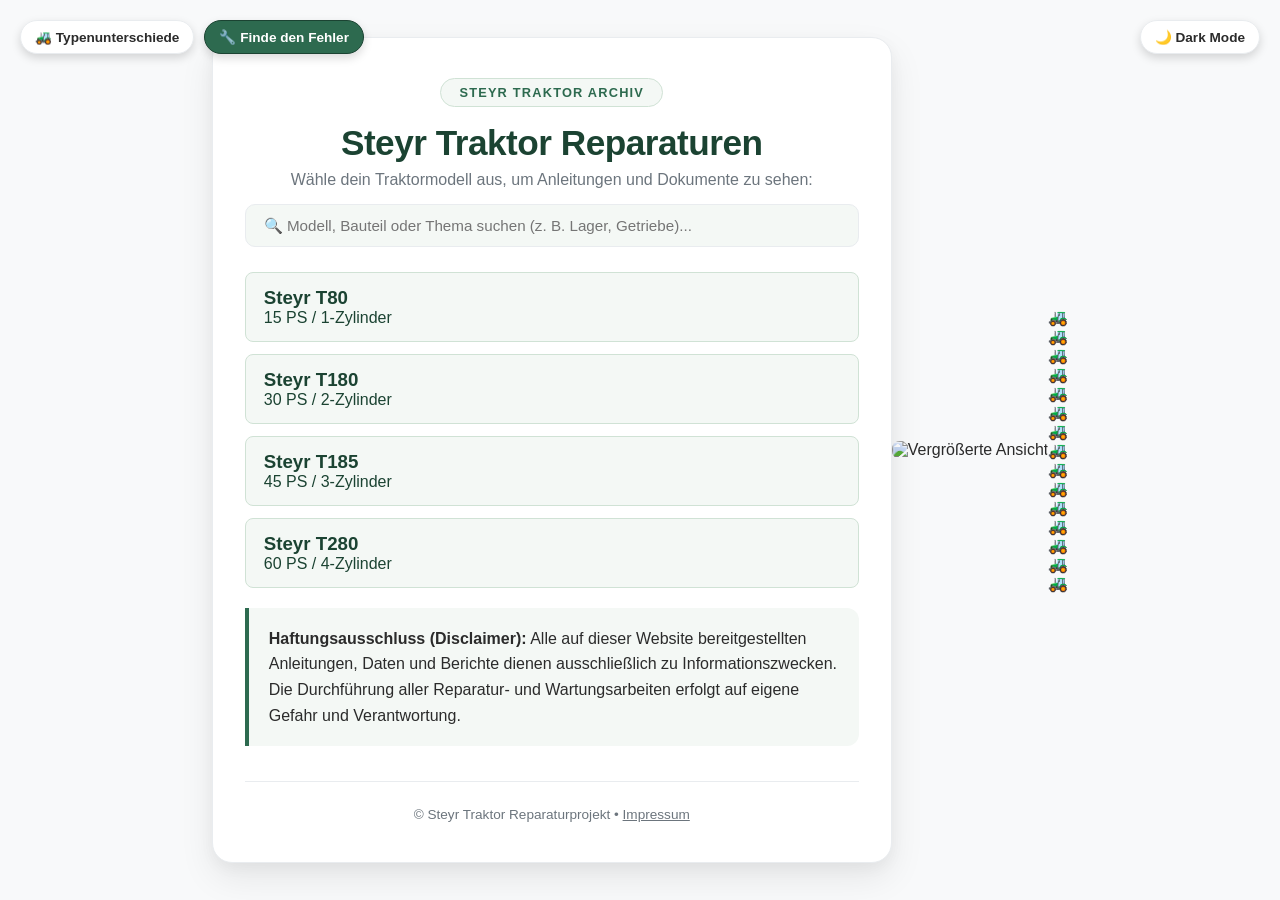
==== index.html @ 8850410b "Update index.html" ====
<!DOCTYPE html>
<html lang="de">
<head>
    <meta charset="UTF-8">
    <meta name="viewport" content="width=device-width, initial-scale=1.0">
    <title>Steyr Traktor Reparatur Archiv</title>
    <link rel="stylesheet" href="style.css">
    <script>
        if (localStorage.getItem('theme') === 'dark') {
            document.documentElement.classList.add('dark-mode');
        }
    </script>
</head>
<body>

    <!-- OBENE BUTTON-LEISTE (Fest positioniert) -->
    <div class="top-nav-buttons">
        <a href="typenunterschiede.html" class="top-btn spec-btn">🚜 Typenunterschiede</a>
        <a href="troubleshooting.html" class="top-btn trouble-btn">🔧 Finde den Fehler</a>
    </div>

    <!-- DARK MODE BUTTON (Oben rechts) -->
    <button id="theme-toggle" class="theme-toggle-btn">🌙 Dark Mode</button>

    <!-- ZENTRALER HAUPT-CONTAINER -->
    <div class="container">

        <div class="header-section">
            <span class="badge">Steyr Traktor Archiv</span>
            <h1>Steyr Traktor Reparaturen</h1>
            <p class="subtitle">Wähle dein Traktormodell aus, um Anleitungen und Dokumente zu sehen:</p>

            <!-- SUCHLEISTE MIT POPUP -->
            <div class="search-container">
                <input type="text" id="site-search" placeholder="🔍 Modell, Bauteil oder Thema suchen (z. B. Lager, Getriebe)..." autocomplete="off">
                <div id="search-results" class="search-results-popup"></div>
            </div>
        </div>

        <!-- MODELL-ÜBERSICHT -->
        <div class="model-grid">
            <a href="t80.html" class="model-card">
                <h3>Steyr T80</h3>
                <span>15 PS / 1-Zylinder</span>
            </a>
            <a href="t180.html" class="model-card">
                <h3>Steyr T180</h3>
                <span>30 PS / 2-Zylinder</span>
            </a>
            <a href="t185.html" class="model-card">
                <h3>Steyr T185</h3>
                <span>45 PS / 3-Zylinder</span>
            </a>
            <a href="t280.html" class="model-card">
                <h3>Steyr T280</h3>
                <span>60 PS / 4-Zylinder</span>
            </a>
        </div>

        <!-- INTRO / DISCLAIMER -->
        <div class="intro-box">
            <strong>Haftungsausschluss (Disclaimer):</strong> Alle auf dieser Website bereitgestellten Anleitungen, Daten und Berichte dienen ausschließlich zu Informationszwecken. Die Durchführung aller Reparatur- und Wartungsarbeiten erfolgt auf eigene Gefahr und Verantwortung.
        </div>

        <div class="footer-section">
            <footer>
                &copy; Steyr Traktor Reparaturprojekt &bull; <a href="impressum.html" style="color: inherit;">Impressum</a>
            </footer>
        </div>

    </div>

    <!-- LIGHTBOX OVERLAY FOR IMAGES -->
    <div id="lightbox" class="lightbox" onclick="closeLightbox()">
        <img id="lightbox-img" src="" alt="Vergrößerte Ansicht">
    </div>

    <!-- STEYR RAIN CONTAINER -->
    <div id="steyr-rain" class="steyr-rain"></div>

    <!-- JAVASCRIPT FOR SEARCH, THEME & EFFECTS -->
    <script>
        // 1. Dark Mode Toggle
        const toggleBtn = document.getElementById('theme-toggle');
        if (localStorage.getItem('theme') === 'dark') {
            document.body.classList.add('dark-mode');
            toggleBtn.textContent = '☀️ Light Mode';
        }

        toggleBtn.addEventListener('click', () => {
            document.body.classList.toggle('dark-mode');
            let theme = document.body.classList.contains('dark-mode') ? 'dark' : 'light';
            toggleBtn.textContent = theme === 'dark' ? '☀️ Light Mode' : '🌙 Dark Mode';
            localStorage.setItem('theme', theme);
        });

        // 2. Lightbox Steuerung
        function openLightbox(src) {
            const lb = document.getElementById('lightbox');
            const lbImg = document.getElementById('lightbox-img');
            lbImg.src = src;
            lb.style.display = 'flex';
        }

        function closeLightbox() {
            document.getElementById('lightbox').style.display = 'none';
        }

        // 3. Traktor-Regen Effekt
        const rainContainer = document.getElementById('steyr-rain');
        if (rainContainer) {
            for (let i = 0; i < 15; i++) {
                let drop = document.createElement('div');
                drop.className = 'steyr-drop';
                drop.innerText = '🚜';
                drop.style.left = Math.random() * 100 + 'vw';
                drop.style.animationDuration = (Math.random() * 3 + 4) + 's';
                drop.style.animationDelay = Math.random() * 5 + 's';
                rainContainer.appendChild(drop);
            }
        }
    </script>
</body>
</html>
---- style.css ----
/* ==========================================
   1. THEME-VARIABLEN (LIGHT & DARK MODE)
   ========================================== */
:root {
    --bg-color: #f8f9fa;
    --card-bg: #ffffff;
    --card-sub-bg: #f4f8f5;
    --text-main: #2b2b2b;
    --text-muted: #6c757d;
    --border-color: #e9ecef;
    --card-border: #d0e2d5;
    --primary-green: #2d6a4f;
    --primary-dark: #1b4332;
    --accent-green: #52b788;
    --hover-bg: #e2f0e6;
    --table-header-bg: #f8f9fa;
}

body.dark-mode {
    --bg-color: #121212;
    --card-bg: #1e1e1e;
    --card-sub-bg: #2a2a2a;
    --text-main: #e0e0e0;
    --text-muted: #a0a0a0;
    --border-color: #333333;
    --card-border: #3d4f43;
    --primary-green: #52b788;
    --primary-dark: #74c69d;
    --accent-green: #40916c;
    --hover-bg: #2d3b32;
    --table-header-bg: #252525;
}

/* ==========================================
   2. BASE STYLES & CURSOR FIXES
   ========================================== */
* {
    box-sizing: border-box;
    margin: 0;
    padding: 0;
    font-family: -apple-system, BlinkMacSystemFont, "Segoe UI", Roboto, Helvetica, Arial, sans-serif;
}

html, body, *, *::before, *::after {
    cursor: auto !important;
}

body {
    background-color: var(--bg-color);
    color: var(--text-main);
    display: flex;
    justify-content: center;
    align-items: center;
    min-height: 100vh;
    padding: 25px 15px;
    position: relative;
    overflow-x: hidden;
    transition: background-color 0.3s ease, color 0.3s ease;
}

.container {
    background-color: var(--card-bg);
    border-radius: 20px;
    box-shadow: 0 15px 35px rgba(0, 0, 0, 0.08), 0 5px 15px rgba(0, 0, 0, 0.04);
    max-width: 680px;
    width: 100%;
    padding: 40px 32px;
    border: 1px solid var(--border-color);
    position: relative;
    z-index: 10;
}

a, button, input, img, .model-card, .search-result-item {
    cursor: pointer !important;
}

input[type="text"] {
    cursor: text !important;
}

img {
    max-width: 100%;
    height: auto;
    display: block;
    border-radius: 8px;
    transition: transform 0.2s ease, filter 0.2s ease;
}

img:hover {
    filter: brightness(0.95);
}

/* ==========================================
   3. HEADER, BREADCRUMB & SPECS
   ========================================== */
.breadcrumb {
    display: flex;
    flex-wrap: wrap;
    align-items: center;
    gap: 8px;
    font-size: 0.85rem;
    margin-bottom: 20px;
    padding: 8px 14px;
    background-color: var(--card-sub-bg);
    border: 1px solid var(--border-color);
    border-radius: 8px;
}

.breadcrumb a {
    color: var(--primary-green);
    text-decoration: none;
    font-weight: 600;
}

.breadcrumb .separator {
    color: var(--text-muted);
}

.breadcrumb .current {
    color: var(--text-muted);
    font-weight: 500;
}

.header-section {
    text-align: center;
    margin-bottom: 20px;
}

.badge {
    display: inline-block;
    background-color: var(--card-sub-bg);
    color: var(--primary-green);
    font-size: 0.8rem;
    font-weight: 800;
    padding: 6px 18px;
    border-radius: 50px;
    text-transform: uppercase;
    letter-spacing: 1.2px;
    margin-bottom: 16px;
    border: 1px solid var(--card-border);
}

h1 {
    font-size: 2.2rem;
    color: var(--primary-dark);
    margin-bottom: 8px;
    font-weight: 800;
    letter-spacing: -0.5px;
}

.subtitle {
    font-size: 1rem;
    color: var(--text-muted);
    margin-bottom: 15px;
}

.intro-box {
    background-color: var(--card-sub-bg);
    border-left: 4px solid var(--primary-green);
    border-radius: 0 12px 12px 0;
    padding: 18px 20px;
    font-size: 1rem;
    line-height: 1.6;
    color: var(--text-main);
    margin-bottom: 30px;
}

.section-title {
    font-size: 1.25rem;
    color: var(--primary-dark);
    font-weight: 700;
    margin-bottom: 20px;
}

/* ==========================================
   4. MODELL-GRID & SCHRITTE
   ========================================== */
.model-grid {
    display: flex;
    flex-direction: column;
    gap: 12px;
    margin: 20px 0;
}

.model-card {
    display: block;
    padding: 14px 18px;
    background-color: var(--card-sub-bg);
    border: 1px solid var(--card-border);
    border-radius: 8px;
    text-decoration: none;
    color: var(--primary-dark);
    transition: all 0.2s ease-in-out;
}

.model-card:hover {
    background-color: var(--hover-bg);
    border-color: var(--primary-green);
    transform: translateY(-2px);
    box-shadow: 0 4px 8px rgba(0, 0, 0, 0.1);
}

.steps-list {
    display: flex;
    flex-direction: column;
    gap: 20px;
    margin-bottom: 30px;
}

.step-card {
    background-color: var(--card-sub-bg);
    border: 1px solid var(--border-color);
    border-radius: 14px;
    padding: 20px;
    box-shadow: 0 4px 12px rgba(0, 0, 0, 0.03);
    display: flex;
    flex-direction: column;
    overflow: hidden;
}

.step-card h3 {
    font-size: 1.05rem;
    color: var(--primary-dark);
    margin-bottom: 8px;
    font-weight: 700;
}

.step-card p {
    font-size: 0.9rem;
    color: var(--text-muted);
    line-height: 1.5;
    margin-bottom: 12px;
}

/* ==========================================
   5. SEARCH & POPUP STYLES
   ========================================== */
.search-container {
    position: relative;
    width: 100%;
    margin: 15px 0 25px 0;
}

.search-container input {
    width: 100%;
    padding: 12px 18px;
    font-size: 0.95rem;
    border-radius: 10px;
    border: 1px solid var(--border-color);
    background-color: var(--card-sub-bg);
    color: var(--text-main);
    outline: none;
    transition: border-color 0.2s ease, box-shadow 0.2s ease;
}

.search-container input:focus {
    border-color: var(--primary-green);
    box-shadow: 0 0 0 3px rgba(45, 106, 79, 0.15);
}

/* ==========================================
   6. TOP NAV BUTTONS & THEME TOGGLE
   ========================================== */
.top-nav-buttons {
    position: fixed;
    top: 20px;
    left: 20px;
    display: flex;
    gap: 10px;
    z-index: 1000;
}

.top-btn {
    background-color: var(--card-bg);
    color: var(--text-main) !important;
    border: 1px solid var(--border-color);
    padding: 8px 14px;
    border-radius: 20px;
    font-size: 0.85rem;
    font-weight: 600;
    text-decoration: none;
    box-shadow: 0 4px 10px rgba(0, 0, 0, 0.15);
    transition: all 0.3s ease;
}

.top-btn:hover {
    border-color: var(--primary-green);
    transform: translateY(-2px);
}

.trouble-btn {
    background-color: var(--primary-green);
    color: #ffffff !important;
    border-color: var(--primary-dark);
}

.trouble-btn:hover {
    background-color: var(--primary-dark);
}

.theme-toggle-btn {
    position: fixed;
    top: 20px;
    right: 20px;
    background-color: var(--card-bg);
    color: var(--text-main);
    border: 1px solid var(--border-color);
    padding: 8px 14px;
    border-radius: 20px;
    font-size: 0.85rem;
    font-weight: 600;
    box-shadow: 0 4px 10px rgba(0, 0, 0, 0.15);
    z-index: 1000;
}

/* ==========================================
   7. STEYR REGEN OVERLAY FIX
   ========================================== */
.steyr-rain,
.steyr-drop {
    pointer-events: none !important;
}

/* ==========================================
   8. FOOTER
   ========================================== */
.footer-section {
    text-align: center;
    margin-top: 35px;
    border-top: 1px solid var(--border-color);
    padding-top: 25px;
}

footer {
    font-size: 0.85rem;
    color: var(--text-muted);
}
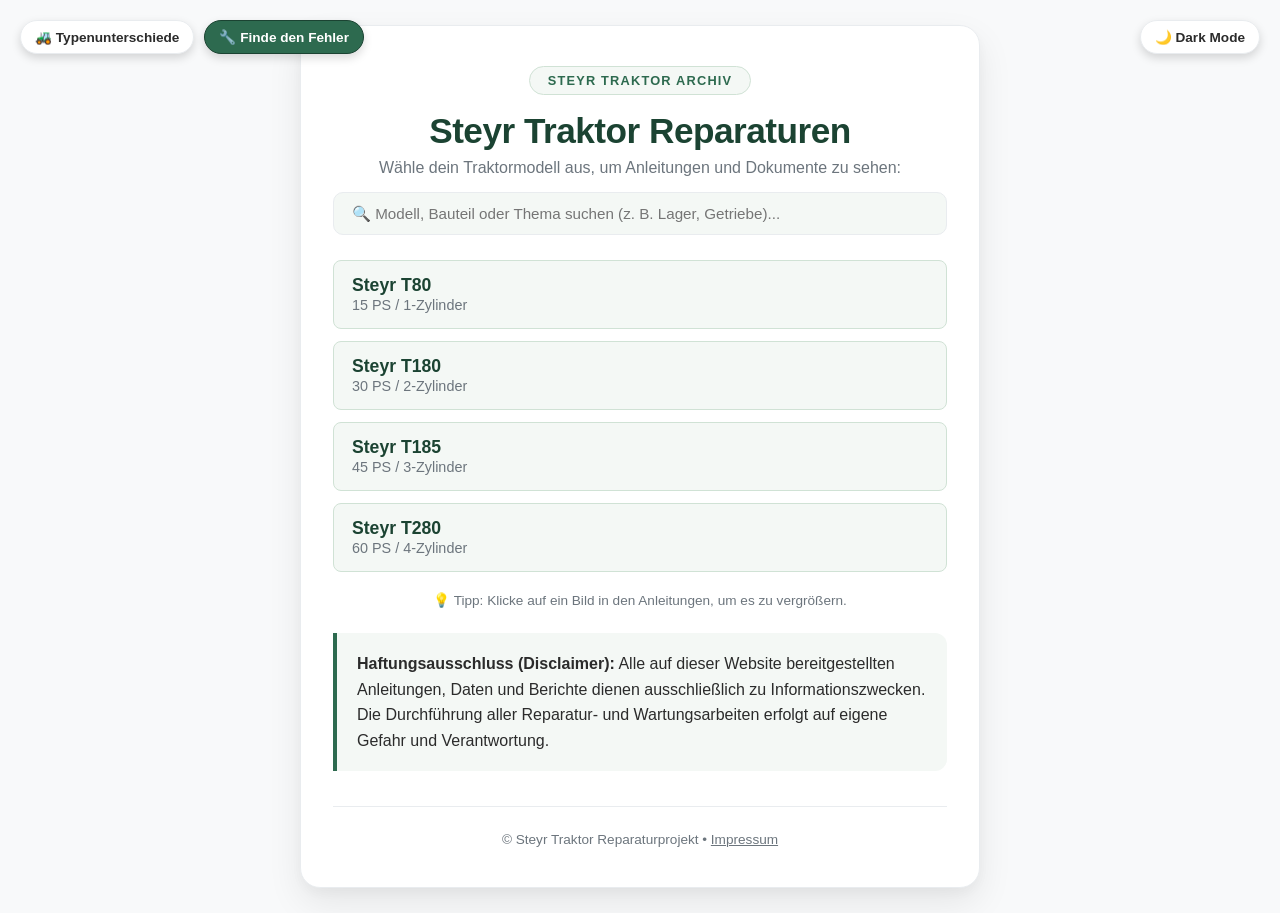
==== commit a3f02434: "Update index.html" ====
--- a/index.html
+++ b/index.html
@@ -13,16 +13,16 @@
 </head>
 <body>
 
-    <!-- OBENE BUTTON-LEISTE (Fest positioniert) -->
+    <!-- OBENE BUTTON-LEISTE -->
     <div class="top-nav-buttons">
         <a href="typenunterschiede.html" class="top-btn spec-btn">🚜 Typenunterschiede</a>
         <a href="troubleshooting.html" class="top-btn trouble-btn">🔧 Finde den Fehler</a>
     </div>
 
-    <!-- DARK MODE BUTTON (Oben rechts) -->
+    <!-- DARK MODE BUTTON -->
     <button id="theme-toggle" class="theme-toggle-btn">🌙 Dark Mode</button>
 
-    <!-- ZENTRALER HAUPT-CONTAINER -->
+    <!-- HAUPT-CONTAINER -->
     <div class="container">
 
         <div class="header-section">
@@ -57,7 +57,12 @@
             </a>
         </div>
 
-        <!-- INTRO / DISCLAIMER -->
+        <!-- HINWEIS ZUR BILDVERGRÖSSERUNG -->
+        <p style="text-align: center; font-size: 0.85rem; color: var(--text-muted); margin-bottom: 25px;">
+            💡 Tipp: Klicke auf ein Bild in den Anleitungen, um es zu vergrößern.
+        </p>
+
+        <!-- DISCLAIMER / INTRO -->
         <div class="intro-box">
             <strong>Haftungsausschluss (Disclaimer):</strong> Alle auf dieser Website bereitgestellten Anleitungen, Daten und Berichte dienen ausschließlich zu Informationszwecken. Die Durchführung aller Reparatur- und Wartungsarbeiten erfolgt auf eigene Gefahr und Verantwortung.
         </div>
@@ -70,17 +75,17 @@
 
     </div>
 
-    <!-- LIGHTBOX OVERLAY FOR IMAGES -->
+    <!-- LIGHTBOX OVERLAY -->
     <div id="lightbox" class="lightbox" onclick="closeLightbox()">
-        <img id="lightbox-img" src="" alt="Vergrößerte Ansicht">
+        <img id="lightbox-img" src="[data-uri]" alt="Vergrößerte Ansicht">
     </div>
 
-    <!-- STEYR RAIN CONTAINER -->
+    <!-- STEYR REGEN -->
     <div id="steyr-rain" class="steyr-rain"></div>
 
-    <!-- JAVASCRIPT FOR SEARCH, THEME & EFFECTS -->
+    <!-- JAVASCRIPT -->
     <script>
-        // 1. Dark Mode Toggle
+        // Dark Mode Toggle
         const toggleBtn = document.getElementById('theme-toggle');
         if (localStorage.getItem('theme') === 'dark') {
             document.body.classList.add('dark-mode');
@@ -94,7 +99,7 @@
             localStorage.setItem('theme', theme);
         });
 
-        // 2. Lightbox Steuerung
+        // Lightbox Steuerung
         function openLightbox(src) {
             const lb = document.getElementById('lightbox');
             const lbImg = document.getElementById('lightbox-img');
@@ -106,7 +111,7 @@
             document.getElementById('lightbox').style.display = 'none';
         }
 
-        // 3. Traktor-Regen Effekt
+        // Traktor-Regen Effekt
         const rainContainer = document.getElementById('steyr-rain');
         if (rainContainer) {
             for (let i = 0; i < 15; i++) {
--- a/style.css
+++ b/style.css
@@ -78,6 +78,7 @@
     cursor: text !important;
 }
 
+/* Globaler Schutz & Klick-Styling für Bilder */
 img {
     max-width: 100%;
     height: auto;
@@ -91,36 +92,8 @@
 }
 
 /* ==========================================
-   3. HEADER, BREADCRUMB & SPECS
-   ========================================== */
-.breadcrumb {
-    display: flex;
-    flex-wrap: wrap;
-    align-items: center;
-    gap: 8px;
-    font-size: 0.85rem;
-    margin-bottom: 20px;
-    padding: 8px 14px;
-    background-color: var(--card-sub-bg);
-    border: 1px solid var(--border-color);
-    border-radius: 8px;
-}
-
-.breadcrumb a {
-    color: var(--primary-green);
-    text-decoration: none;
-    font-weight: 600;
-}
-
-.breadcrumb .separator {
-    color: var(--text-muted);
-}
-
-.breadcrumb .current {
-    color: var(--text-muted);
-    font-weight: 500;
-}
-
+   3. HEADER, PROGRESS & SPECS STYLES
+   ========================================== */
 .header-section {
     text-align: center;
     margin-bottom: 20px;
@@ -154,6 +127,52 @@
     margin-bottom: 15px;
 }
 
+.progress-bar-container {
+    width: 100%;
+    background-color: var(--border-color);
+    border-radius: 10px;
+    height: 8px;
+    overflow: hidden;
+    margin: 15px 0 25px 0;
+}
+
+.progress-bar-fill {
+    height: 100%;
+    background-color: var(--primary-green);
+    border-radius: 10px;
+    transition: width 0.5s ease;
+}
+
+.specs-grid {
+    display: grid;
+    grid-template-columns: repeat(auto-fit, minmax(130px, 1fr));
+    gap: 10px;
+    margin-bottom: 25px;
+}
+
+.spec-card {
+    background-color: var(--card-sub-bg);
+    border: 1px solid var(--card-border);
+    border-radius: 8px;
+    padding: 10px 12px;
+    text-align: center;
+}
+
+.spec-label {
+    display: block;
+    font-size: 0.75rem;
+    color: var(--text-muted);
+    text-transform: uppercase;
+    font-weight: 600;
+}
+
+.spec-value {
+    font-weight: 700;
+    color: var(--primary-dark);
+    font-size: 0.9rem;
+    margin-top: 2px;
+}
+
 .intro-box {
     background-color: var(--card-sub-bg);
     border-left: 4px solid var(--primary-green);
@@ -173,7 +192,7 @@
 }
 
 /* ==========================================
-   4. MODELL-GRID & SCHRITTE
+   4. MODELL-GRID (INDEX.HTML)
    ========================================== */
 .model-grid {
     display: flex;
@@ -200,6 +219,21 @@
     box-shadow: 0 4px 8px rgba(0, 0, 0, 0.1);
 }
 
+.model-card h3 {
+    margin: 0;
+    font-size: 1.1rem;
+    font-weight: 700;
+    color: var(--primary-dark);
+}
+
+.model-card span {
+    font-size: 0.9rem;
+    color: var(--text-muted);
+}
+
+/* ==========================================
+   5. SCHRITTE & BILD-FORMATIERUNGEN (ORIGINALVERVERSION)
+   ========================================== */
 .steps-list {
     display: flex;
     flex-direction: column;
@@ -232,34 +266,57 @@
     margin-bottom: 12px;
 }
 
-/* ==========================================
-   5. SEARCH & POPUP STYLES
-   ========================================== */
-.search-container {
-    position: relative;
-    width: 100%;
-    margin: 15px 0 25px 0;
-}
-
-.search-container input {
-    width: 100%;
-    padding: 12px 18px;
-    font-size: 0.95rem;
+.step-card img {
+    width: 100%;
+    max-height: 320px;
+    object-fit: cover;
+    border-radius: 8px;
+    border: 1px solid var(--border-color);
+}
+
+.hero-image-card {
+    width: 100%;
+    max-height: 350px;
+    border-radius: 12px;
+    overflow: hidden;
+    margin: 20px 0;
+    border: 1px solid var(--border-color);
+    background-color: var(--card-sub-bg);
+}
+
+.hero-image-card img {
+    width: 100%;
+    height: 100%;
+    object-fit: cover;
+}
+
+/* ==========================================
+   6. LIGHTBOX OVERLAY (ORIGINALVERVERSION)
+   ========================================== */
+.lightbox {
+    display: none;
+    position: fixed;
+    z-index: 2000;
+    top: 0;
+    left: 0;
+    width: 100vw;
+    height: 100vh;
+    background: rgba(0, 0, 0, 0.85);
+    justify-content: center;
+    align-items: center;
+    padding: 20px;
+}
+
+.lightbox img {
+    max-width: 92vw;
+    max-height: 90vh;
     border-radius: 10px;
-    border: 1px solid var(--border-color);
-    background-color: var(--card-sub-bg);
-    color: var(--text-main);
-    outline: none;
-    transition: border-color 0.2s ease, box-shadow 0.2s ease;
-}
-
-.search-container input:focus {
-    border-color: var(--primary-green);
-    box-shadow: 0 0 0 3px rgba(45, 106, 79, 0.15);
-}
-
-/* ==========================================
-   6. TOP NAV BUTTONS & THEME TOGGLE
+    box-shadow: 0 10px 30px rgba(0, 0, 0, 0.5);
+    object-fit: contain;
+}
+
+/* ==========================================
+   7. TOP NAVIGATION & THEME TOGGLE
    ========================================== */
 .top-nav-buttons {
     position: fixed;
@@ -311,18 +368,179 @@
     font-weight: 600;
     box-shadow: 0 4px 10px rgba(0, 0, 0, 0.15);
     z-index: 1000;
-}
-
-/* ==========================================
-   7. STEYR REGEN OVERLAY FIX
-   ========================================== */
-.steyr-rain,
+    transition: all 0.3s ease;
+}
+
+.theme-toggle-btn:hover {
+    border-color: var(--primary-green);
+}
+
+/* ==========================================
+   8. STEYR REGEN OVERLAY
+   ========================================== */
+.steyr-rain {
+    position: fixed;
+    top: 0;
+    left: 0;
+    width: 100vw;
+    height: 100vh;
+    pointer-events: none !important;
+    z-index: 1;
+    overflow: hidden;
+}
+
 .steyr-drop {
+    position: absolute;
+    top: -60px;
+    font-size: 28px;
+    opacity: 0.35;
     pointer-events: none !important;
-}
-
-/* ==========================================
-   8. FOOTER
+    animation: fall linear infinite;
+}
+
+@keyframes fall {
+    0% {
+        transform: translateY(-10vh) rotate(0deg);
+    }
+    100% {
+        transform: translateY(115vh) rotate(360deg);
+    }
+}
+
+/* ==========================================
+   9. SEARCH & POPUP STYLES
+   ========================================== */
+.search-container {
+    position: relative;
+    width: 100%;
+    margin: 15px 0 25px 0;
+}
+
+.search-container input {
+    width: 100%;
+    padding: 12px 18px;
+    font-size: 0.95rem;
+    border-radius: 10px;
+    border: 1px solid var(--border-color);
+    background-color: var(--card-sub-bg);
+    color: var(--text-main);
+    outline: none;
+    transition: border-color 0.2s ease, box-shadow 0.2s ease;
+}
+
+.search-container input:focus {
+    border-color: var(--primary-green);
+    box-shadow: 0 0 0 3px rgba(45, 106, 79, 0.15);
+}
+
+.search-results-popup {
+    display: none;
+    position: absolute;
+    top: 100%;
+    left: 0;
+    right: 0;
+    margin-top: 6px;
+    background-color: var(--card-bg, #1e1e1e);
+    border: 1px solid var(--border-color, #333);
+    border-radius: 10px;
+    box-shadow: 0 10px 25px rgba(0,0,0,0.3);
+    z-index: 1000;
+    max-height: 320px;
+    overflow-y: auto;
+}
+
+.search-result-item {
+    display: flex;
+    flex-direction: column;
+    padding: 10px 15px;
+    text-decoration: none;
+    color: var(--text-main, #fff);
+    border-bottom: 1px solid var(--border-color, #333);
+    transition: background-color 0.2s ease;
+}
+
+.search-result-item:last-child {
+    border-bottom: none;
+}
+
+.search-result-item:hover {
+    background-color: rgba(45, 106, 79, 0.2);
+}
+
+.search-result-category {
+    font-size: 0.75rem;
+    text-transform: uppercase;
+    letter-spacing: 0.5px;
+    color: #2d6a4f;
+    font-weight: bold;
+}
+
+.search-result-title {
+    font-size: 0.95rem;
+    margin-top: 2px;
+}
+
+.search-no-results {
+    padding: 15px;
+    font-size: 0.9rem;
+    opacity: 0.7;
+    text-align: center;
+}
+
+/* ==========================================
+   10. TROUBLESHOOTING CARDS
+   ========================================== */
+.trouble-list {
+    display: flex;
+    flex-direction: column;
+    gap: 15px;
+}
+
+.trouble-card {
+    background-color: var(--card-sub-bg);
+    border: 1px solid var(--border-color);
+    border-left: 4px solid var(--primary-green);
+    border-radius: 10px;
+    padding: 16px 20px;
+}
+
+.trouble-header {
+    display: flex;
+    justify-content: space-between;
+    align-items: center;
+    margin-bottom: 10px;
+    gap: 10px;
+}
+
+.trouble-header h3 {
+    font-size: 1.05rem;
+    color: var(--primary-dark);
+    margin: 0;
+}
+
+.time-tag {
+    font-size: 0.78rem;
+    background-color: var(--hover-bg);
+    color: var(--primary-green);
+    padding: 4px 10px;
+    border-radius: 20px;
+    font-weight: 700;
+    white-space: nowrap;
+}
+
+.trouble-card p {
+    font-size: 0.9rem;
+    line-height: 1.5;
+    margin-bottom: 6px;
+    color: var(--text-main);
+}
+
+.trouble-card p:last-child {
+    margin-bottom: 0;
+}
+
+/* ==========================================
+   11. FOOTER
    ========================================== */
 .footer-section {
     text-align: center;
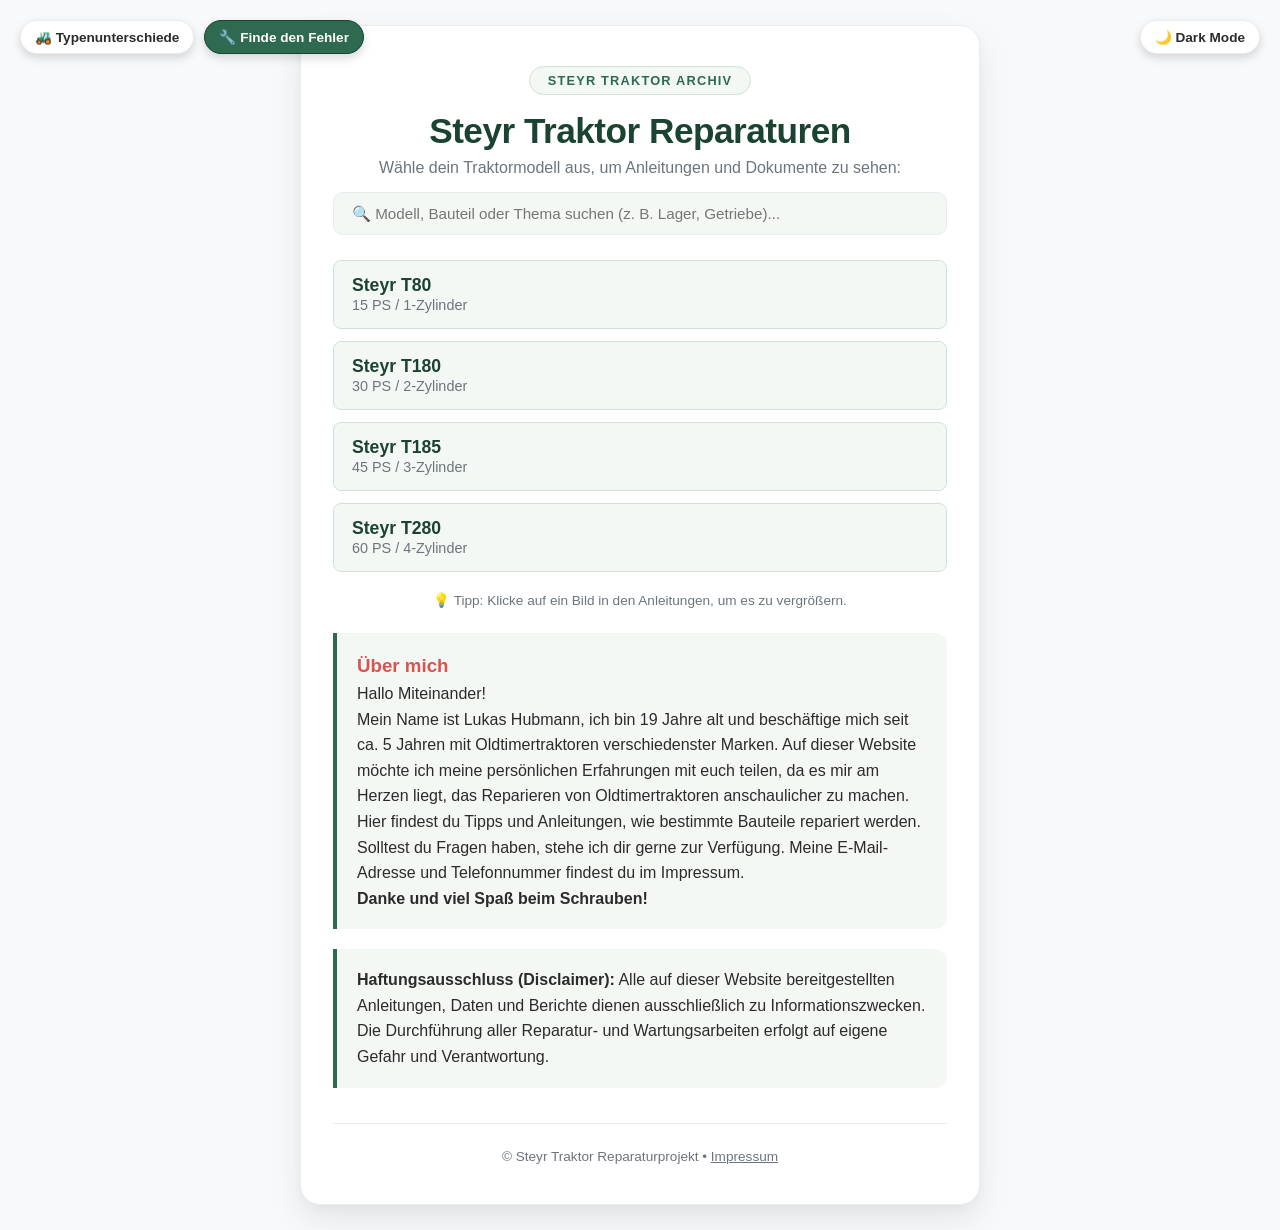
==== commit ba3ce0e4: "Update index.html" ====
--- a/index.html
+++ b/index.html
@@ -1,6 +1,7 @@
 <!DOCTYPE html>
 <html lang="de">
 <head>
+    <meta name="google-site-verification" content="LLYmOnszO0lQUWVpQwItB1g3SK6BR-nzvjF5H9Ayr64" />
     <meta charset="UTF-8">
     <meta name="viewport" content="width=device-width, initial-scale=1.0">
     <title>Steyr Traktor Reparatur Archiv</title>
@@ -13,16 +14,13 @@
 </head>
 <body>
 
-    <!-- OBENE BUTTON-LEISTE -->
     <div class="top-nav-buttons">
         <a href="typenunterschiede.html" class="top-btn spec-btn">🚜 Typenunterschiede</a>
         <a href="troubleshooting.html" class="top-btn trouble-btn">🔧 Finde den Fehler</a>
     </div>
 
-    <!-- DARK MODE BUTTON -->
     <button id="theme-toggle" class="theme-toggle-btn">🌙 Dark Mode</button>
 
-    <!-- HAUPT-CONTAINER -->
     <div class="container">
 
         <div class="header-section">
@@ -30,14 +28,12 @@
             <h1>Steyr Traktor Reparaturen</h1>
             <p class="subtitle">Wähle dein Traktormodell aus, um Anleitungen und Dokumente zu sehen:</p>
 
-            <!-- SUCHLEISTE MIT POPUP -->
             <div class="search-container">
                 <input type="text" id="site-search" placeholder="🔍 Modell, Bauteil oder Thema suchen (z. B. Lager, Getriebe)..." autocomplete="off">
                 <div id="search-results" class="search-results-popup"></div>
             </div>
         </div>
 
-        <!-- MODELL-ÜBERSICHT -->
         <div class="model-grid">
             <a href="t80.html" class="model-card">
                 <h3>Steyr T80</h3>
@@ -57,12 +53,18 @@
             </a>
         </div>
 
-        <!-- HINWEIS ZUR BILDVERGRÖSSERUNG -->
         <p style="text-align: center; font-size: 0.85rem; color: var(--text-muted); margin-bottom: 25px;">
             💡 Tipp: Klicke auf ein Bild in den Anleitungen, um es zu vergrößern.
         </p>
 
-        <!-- DISCLAIMER / INTRO -->
+        <div class="intro-box" style="margin-bottom: 20px;">
+            <h3 style="margin-top: 0; color: var(--primary-color, #d9534f);">Über mich</h3>
+            <p>Hallo Miteinander!</p>
+            <p>Mein Name ist Lukas Hubmann, ich bin 19 Jahre alt und beschäftige mich seit ca. 5 Jahren mit Oldtimertraktoren verschiedenster Marken. Auf dieser Website möchte ich meine persönlichen Erfahrungen mit euch teilen, da es mir am Herzen liegt, das Reparieren von Oldtimertraktoren anschaulicher zu machen.</p>
+            <p>Hier findest du Tipps und Anleitungen, wie bestimmte Bauteile repariert werden. Solltest du Fragen haben, stehe ich dir gerne zur Verfügung. Meine E-Mail-Adresse und Telefonnummer findest du im Impressum.</p>
+            <p><strong>Danke und viel Spaß beim Schrauben!</strong></p>
+        </div>
+
         <div class="intro-box">
             <strong>Haftungsausschluss (Disclaimer):</strong> Alle auf dieser Website bereitgestellten Anleitungen, Daten und Berichte dienen ausschließlich zu Informationszwecken. Die Durchführung aller Reparatur- und Wartungsarbeiten erfolgt auf eigene Gefahr und Verantwortung.
         </div>
@@ -75,15 +77,12 @@
 
     </div>
 
-    <!-- LIGHTBOX OVERLAY -->
     <div id="lightbox" class="lightbox" onclick="closeLightbox()">
         <img id="lightbox-img" src="[data-uri]" alt="Vergrößerte Ansicht">
     </div>
 
-    <!-- STEYR REGEN -->
     <div id="steyr-rain" class="steyr-rain"></div>
 
-    <!-- JAVASCRIPT -->
     <script>
         // Dark Mode Toggle
         const toggleBtn = document.getElementById('theme-toggle');
--- a/style.css
+++ b/style.css
@@ -13,7 +13,7 @@
     --primary-dark: #1b4332;
     --accent-green: #52b788;
     --hover-bg: #e2f0e6;
-    --table-header-bg: #f8f9fa;
+    --table-header-bg: #e8f3ec;
 }
 
 body.dark-mode {
@@ -78,7 +78,6 @@
     cursor: text !important;
 }
 
-/* Globaler Schutz & Klick-Styling für Bilder */
 img {
     max-width: 100%;
     height: auto;
@@ -232,7 +231,7 @@
 }
 
 /* ==========================================
-   5. SCHRITTE & BILD-FORMATIERUNGEN (ORIGINALVERVERSION)
+   5. SCHRITTE & BILD-FORMATIERUNGEN
    ========================================== */
 .steps-list {
     display: flex;
@@ -287,11 +286,11 @@
 .hero-image-card img {
     width: 100%;
     height: 100%;
-    object-fit: cover;
-}
-
-/* ==========================================
-   6. LIGHTBOX OVERLAY (ORIGINALVERVERSION)
+    object-fit: contain;
+}
+
+/* ==========================================
+   6. LIGHTBOX OVERLAY
    ========================================== */
 .lightbox {
     display: none;
@@ -540,7 +539,57 @@
 }
 
 /* ==========================================
-   11. FOOTER
+   11. TABELLEN-STYLES (TYPENUNTERSCHIEDE)
+   ========================================== */
+.compare-table-wrapper {
+    width: 100%;
+    overflow-x: auto;
+    margin: 20px 0 30px 0;
+    border-radius: 12px;
+    border: 1px solid var(--card-border);
+    background-color: var(--card-sub-bg);
+    box-shadow: 0 4px 12px rgba(0, 0, 0, 0.03);
+}
+
+.compare-table {
+    width: 100%;
+    border-collapse: collapse;
+    text-align: left;
+    font-size: 0.9rem;
+}
+
+.compare-table th, 
+.compare-table td {
+    padding: 14px 16px;
+    border-bottom: 1px solid var(--border-color);
+    color: var(--text-main);
+    line-height: 1.5;
+    vertical-align: top;
+}
+
+.compare-table th {
+    background-color: var(--table-header-bg);
+    color: var(--primary-dark);
+    font-weight: 700;
+    white-space: nowrap;
+    border-bottom: 2px solid var(--card-border);
+}
+
+.compare-table tr:last-child td {
+    border-bottom: none;
+}
+
+.compare-table tbody tr:hover {
+    background-color: var(--hover-bg);
+}
+
+.model-highlight {
+    font-weight: 700;
+    color: var(--primary-green);
+}
+
+/* ==========================================
+   12. FOOTER
    ========================================== */
 .footer-section {
     text-align: center;
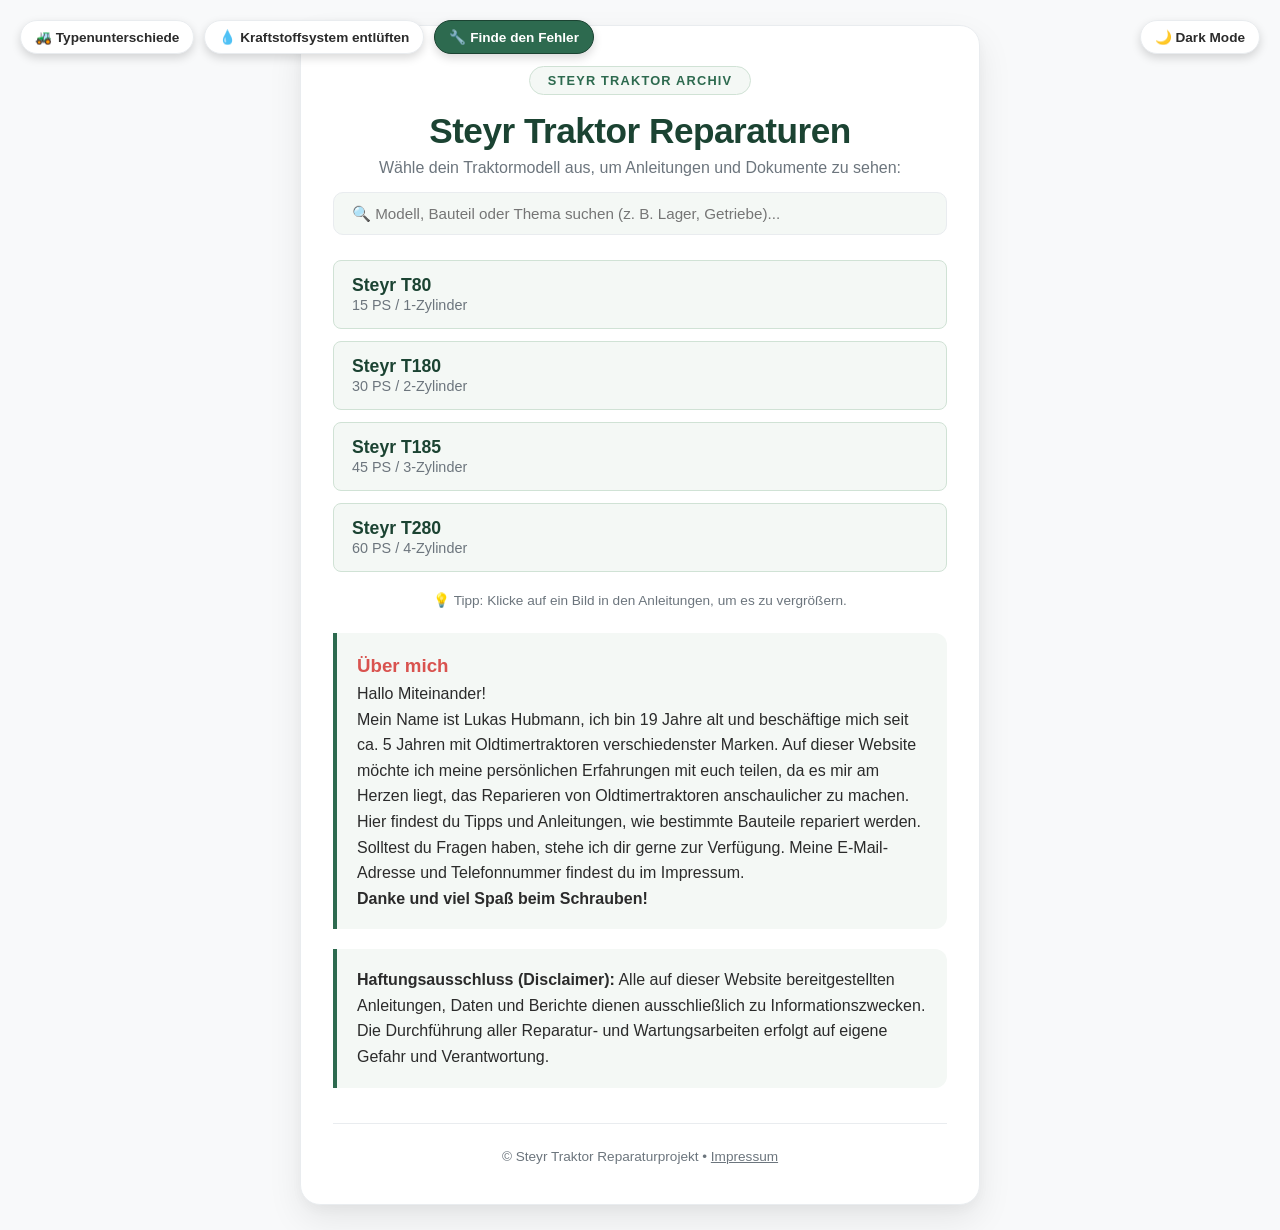
==== commit 238db775: "Update index.html" ====
--- a/index.html
+++ b/index.html
@@ -16,6 +16,7 @@
 
     <div class="top-nav-buttons">
         <a href="typenunterschiede.html" class="top-btn spec-btn">🚜 Typenunterschiede</a>
+        <a href="entlueften.html" class="top-btn spec-btn">💧 Kraftstoffsystem entlüften</a>
         <a href="troubleshooting.html" class="top-btn trouble-btn">🔧 Finde den Fehler</a>
     </div>
 
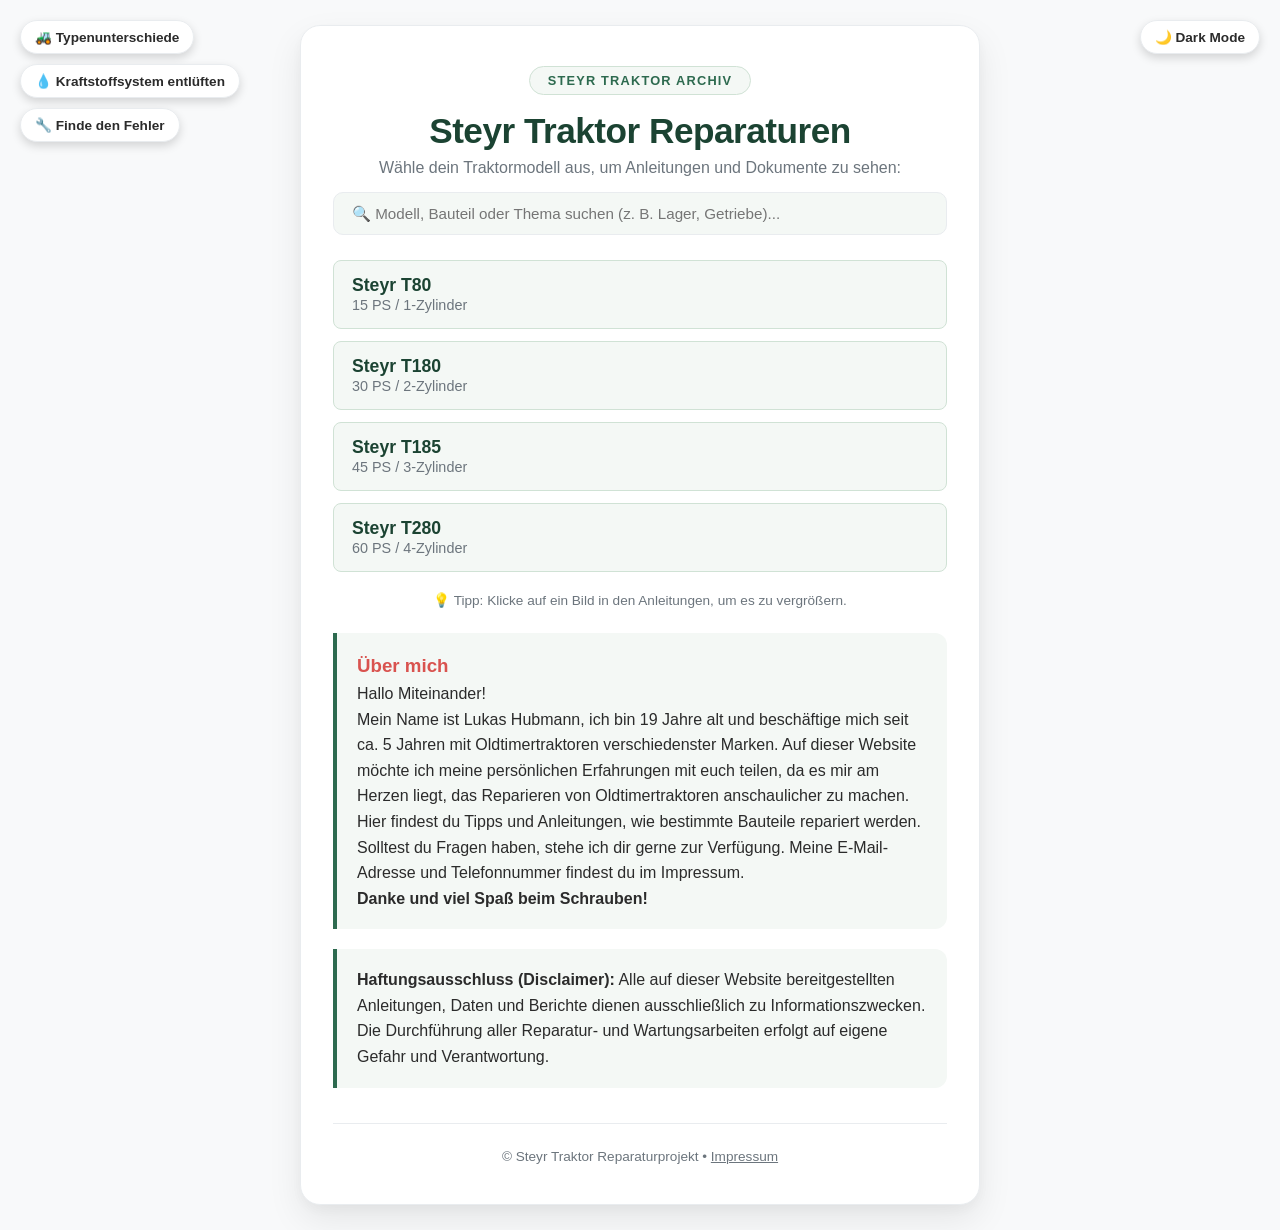
==== commit fd67a822: "Update index.html" ====
--- a/index.html
+++ b/index.html
@@ -17,7 +17,7 @@
     <div class="top-nav-buttons">
         <a href="typenunterschiede.html" class="top-btn spec-btn">🚜 Typenunterschiede</a>
         <a href="entlueften.html" class="top-btn spec-btn">💧 Kraftstoffsystem entlüften</a>
-        <a href="troubleshooting.html" class="top-btn trouble-btn">🔧 Finde den Fehler</a>
+       <a href="troubleshooting.html" class="top-btn spec-btn">🔧 Finde den Fehler</a>
     </div>
 
     <button id="theme-toggle" class="theme-toggle-btn">🌙 Dark Mode</button>
--- a/style.css
+++ b/style.css
@@ -322,6 +322,8 @@
     top: 20px;
     left: 20px;
     display: flex;
+    flex-direction: column;  /* Ordnet die Buttons untereinander an */
+    align-items: flex-start; /* Richtet die Buttons linksbündig aus */
     gap: 10px;
     z-index: 1000;
 }
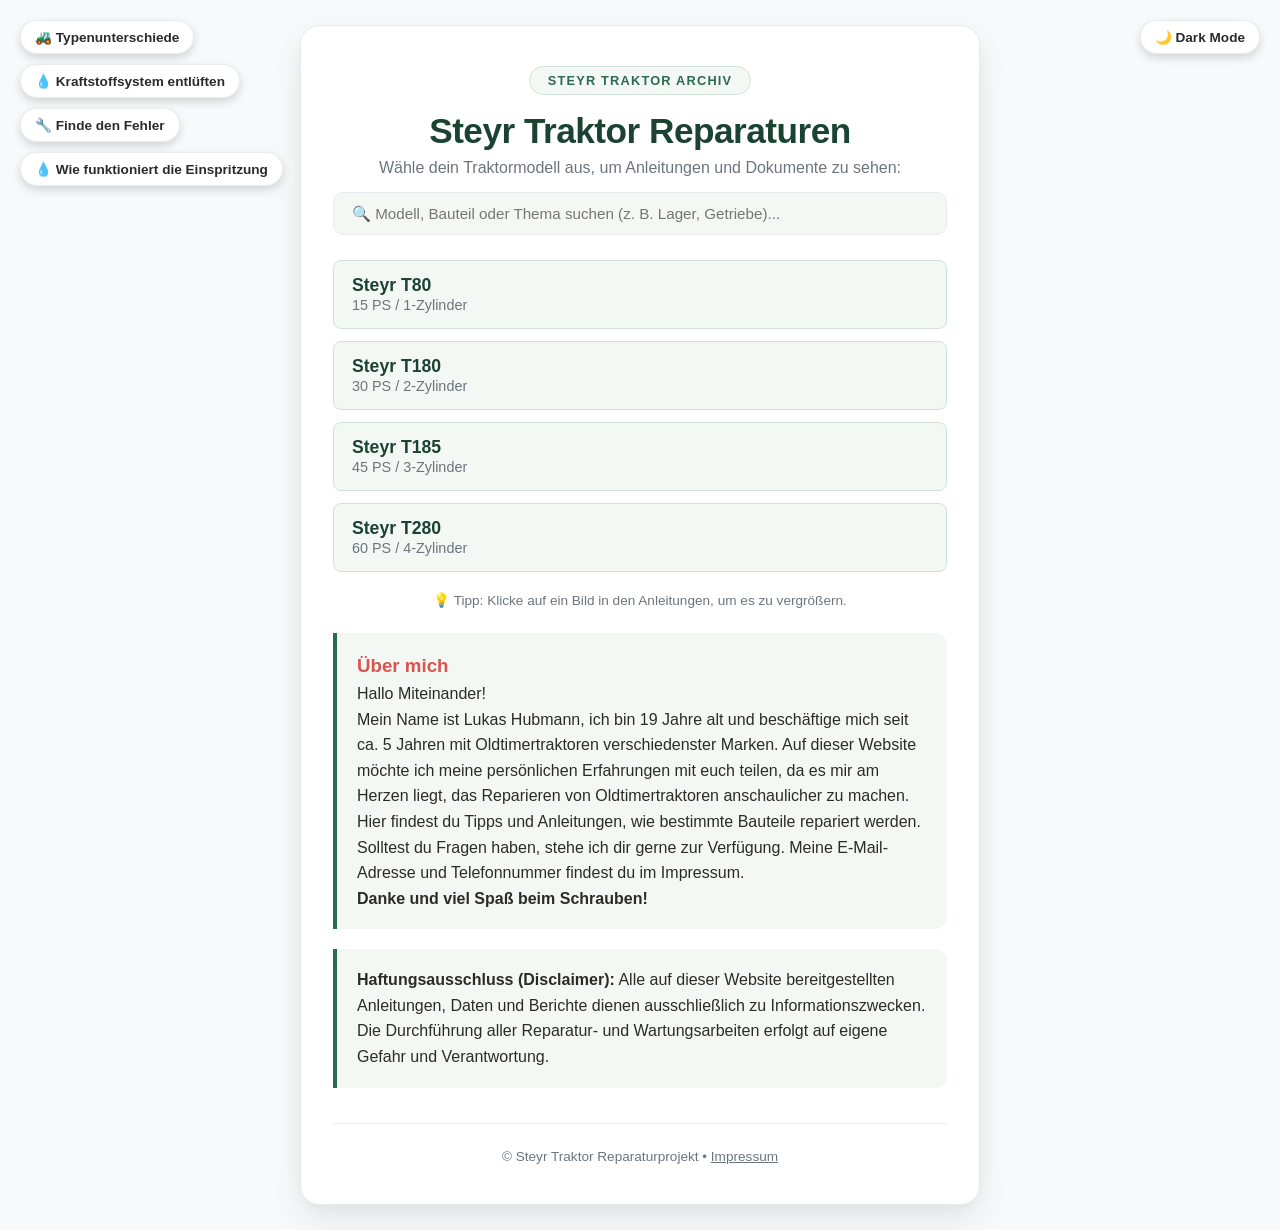
==== commit 20a6dc97: "Update index.html" ====
--- a/index.html
+++ b/index.html
@@ -18,6 +18,7 @@
         <a href="typenunterschiede.html" class="top-btn spec-btn">🚜 Typenunterschiede</a>
         <a href="entlueften.html" class="top-btn spec-btn">💧 Kraftstoffsystem entlüften</a>
        <a href="troubleshooting.html" class="top-btn spec-btn">🔧 Finde den Fehler</a>
+         <a href="Einspritzung.html" class="top-btn spec-btn">💧 Wie funktioniert die Einspritzung</a>
     </div>
 
     <button id="theme-toggle" class="theme-toggle-btn">🌙 Dark Mode</button>
